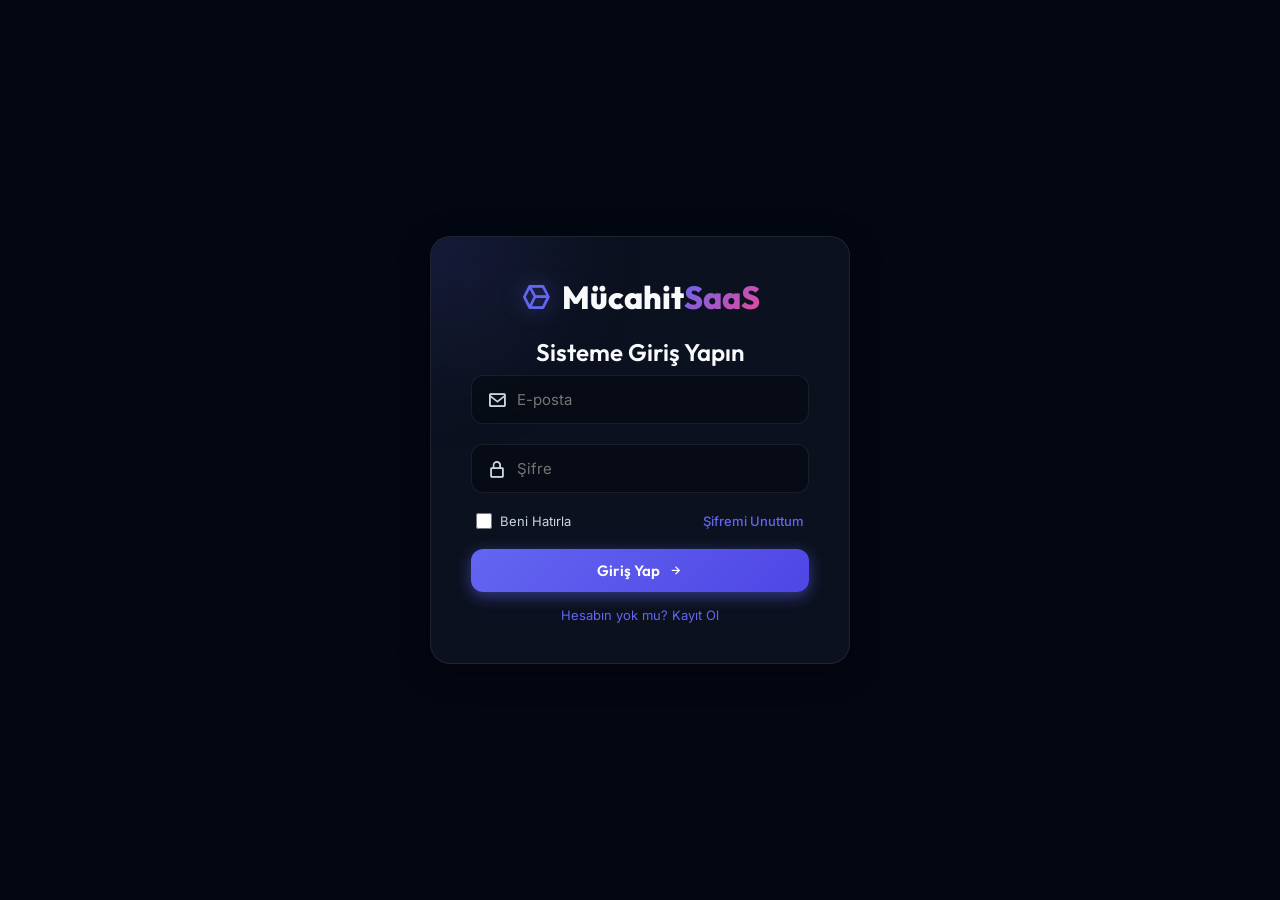
==== index.html @ 30997ca8 "fix: prevent new user accounts from loading or overwriting global demo fallback data" ====
<!DOCTYPE html>
<html lang="tr">
<head>
    <meta charset="UTF-8">
    <meta name="viewport" content="width=device-width, initial-scale=1.0">
    <title>MücahitSaaS</title>
    <meta name="theme-color" content="#6366f1">
    <link href="https://fonts.googleapis.com/css2?family=Inter:wght@300;400;500;600&family=Outfit:wght@400;500;600;700;800&display=swap" rel="stylesheet">
    <link href="https://unpkg.com/boxicons@2.1.4/css/boxicons.min.css" rel="stylesheet">
    <link rel="stylesheet" href="assets/css/style.css?v=10">
</head>
<body>


    <!-- AUTH SCREEN -->
    <div class="auth-screen" id="authScreen">
        <div class="auth-box glass-panel" id="loginBox">
            <div class="logo-large">
                <i class='bx bx-cube-alt'></i>
                <span>Mücahit<span class="pro">SaaS</span></span>
            </div>
            <h2>Sisteme Giriş Yapın</h2>
            <!-- LOGIN FORM -->
            <form id="loginForm">
                <div class="input-group">
                    <i class='bx bx-envelope'></i>
                    <input type="email" id="loginEmail" placeholder="E-posta" required>
                </div>
                <div class="input-group">
                    <i class='bx bx-lock-alt'></i>
                    <input type="password" id="loginPassword" placeholder="Şifre" required>
                </div>
                <div style="display:flex; justify-content:space-between; align-items:center; margin-bottom:20px; color:var(--text-secondary); font-size:13px; padding:0 5px;">
                    <div style="display:flex; align-items:center; gap:8px;">
                        <input type="checkbox" id="rememberMe" style="accent-color:var(--primary); width:16px; height:16px; cursor:pointer;">
                        <label for="rememberMe" style="cursor:pointer;">Beni Hatırla</label>
                    </div>
                    <a href="#" onclick="openForgotPassword(event)" style="color:var(--primary); text-decoration:none; font-weight:500;" onmouseover="this.style.color='var(--secondary)'" onmouseout="this.style.color='var(--primary)'">Şifremi Unuttum</a>
                </div>
                <button type="submit" class="btn btn-primary w-100">Giriş Yap <i class='bx bx-right-arrow-alt'></i></button>
                <div style="text-align:center; margin-top:15px; font-size:13px;">
                    <a href="#" style="color:var(--primary); text-decoration:none;" onclick="toggleAuth('register')">Hesabın yok mu? Kayıt Ol</a>
                </div>
            </form>

            <!-- FORGOT PASSWORD FORM -->
            <form id="forgotForm" style="display:none;" onsubmit="handleForgotSubmit(event)">
                <div id="forgotStep1">
                    <p style="color:var(--text-secondary); font-size:13px; text-align:center; margin-bottom:20px; line-height:1.5;">Şifrenizi sıfırlamak için e-posta adresinizi girin. Size 6 haneli bir doğrulama kodu göndereceğiz.</p>
                    <div class="input-group">
                        <i class='bx bx-envelope'></i>
                        <input type="email" id="forgotEmail" placeholder="E-posta Adresiniz" required>
                    </div>
                    <button type="submit" class="btn btn-primary w-100" style="margin-top:10px;">Doğrulama Kodu Gönder <i class='bx bx-paper-plane'></i></button>
                </div>
                
                <div id="forgotStep2" style="display:none;">
                    <p style="color:var(--text-secondary); font-size:13px; text-align:center; margin-bottom:20px; line-height:1.5;" id="forgotStep2Title">Doğrulama kodu e-postanıza gönderildi. Lütfen kodu girin.</p>
                    <div class="input-group">
                        <i class='bx bx-key'></i>
                        <input type="text" id="forgotCode" placeholder="6 Haneli Kod" maxlength="6">
                    </div>
                    <div class="input-group">
                        <i class='bx bx-lock-open-alt'></i>
                        <input type="password" id="forgotNewPassword" placeholder="Yeni Şifreniz">
                    </div>
                    <button type="button" onclick="verifyAndResetPassword()" class="btn btn-primary w-100" style="margin-top:10px;">Şifreyi Güncelle <i class='bx bx-check-double'></i></button>
                </div>

                <div style="text-align:center; margin-top:20px; font-size:13px;">
                    <a href="#" style="color:var(--primary); text-decoration:none;" onclick="toggleAuth('login')">Giriş Ekranına Dön</a>
                </div>
            </form>

            <!-- REGISTER FORM -->
            <form id="registerForm" style="display:none;">
                <div class="input-group">
                    <i class='bx bx-envelope'></i>
                    <input type="email" id="regEmail" placeholder="Gerçek E-posta Adresi" required>
                </div>
                <div class="input-group">
                    <i class='bx bx-lock-alt'></i>
                    <input type="password" id="regPassword" placeholder="Şifre Belirle" required>
                </div>
                <button type="submit" class="btn btn-primary w-100">Kayıt Ol <i class='bx bx-user-plus'></i></button>
                <div style="text-align:center; margin-top:15px; font-size:13px;">
                    <a href="#" style="color:var(--primary); text-decoration:none;" onclick="toggleAuth('login')">Zaten hesabın var mı? Giriş Yap</a>
                </div>
            </form>
        </div>
    </div>

    <!-- MAIN APP -->
    <div class="app-container" id="appContainer" style="display: none;">
        <!-- Mobile Sidebar Overlay -->
        <div class="sidebar-overlay" id="sidebarOverlay" onclick="closeMobileMenu()"></div>
        
        <!-- Sidebar -->
        <aside class="sidebar glass-panel-dark" id="sidebarMenu">
            <div class="logo" id="sidebarLogo" style="display: flex; align-items: center; justify-content: space-between; width: 100%;">
                <div style="display: flex; align-items: center; gap: 10px;">
                    <i class='bx bx-cube-alt'></i><span>Mücahit<span class="pro">SaaS</span></span>
                </div>
                <button class="mobile-close-btn" id="mobileCloseBtn" onclick="closeMobileMenu()" style="background: transparent; border: none; font-size: 24px; cursor: pointer; display: none; align-items: center; justify-content: center;">
                    <i class='bx bx-x' style="color: var(--text-primary);"></i>
                </button>
            </div>
            <nav class="nav-menu">
                <!-- Güncel Durum / Dashboard -->
                <a href="#" class="nav-item active" id="nav-dashboard" onclick="loadPage('dashboard')">
                    <i class='bx bx-grid-alt'></i> <span>Güncel Durum</span>
                </a>

                <!-- Asistan (Beta) -->
                <a href="#" class="nav-item" id="nav-asistan" onclick="loadPage('asistan')">
                    <i class='bx bx-sparkles'></i> <span>Asistan</span>
                    <span class="badge-beta">Beta</span>
                </a>

                <!-- Satışlar Dropdown -->
                <div class="has-submenu" id="menu-satislar">
                    <a href="#" class="nav-item" onclick="toggleSubmenu(event, 'submenu-satislar')">
                        <i class='bx bx-download'></i> <span>Satışlar</span>
                        <i class='bx bx-chevron-down toggle-icon'></i>
                    </a>
                    <ul class="submenu-list" id="submenu-satislar">
                        <li><a href="#" class="submenu-item" onclick="loadPage('teklifler')">Teklifler</a></li>
                        <li><a href="#" class="submenu-item" onclick="loadPage('faturalar')">Faturalar</a></li>
                        <li><a href="#" class="submenu-item" onclick="loadPage('cariler')">Müşteriler</a></li>
                        <li><a href="#" class="submenu-item" onclick="loadPage('rapor-satislar')">Satışlar Raporu</a></li>
                        <li><a href="#" class="submenu-item" onclick="loadPage('rapor-tahsilatlar')">Tahsilatlar Raporu</a></li>
                        <li><a href="#" class="submenu-item" onclick="loadPage('rapor-gelirgider')">Gelir Gider Raporu</a></li>
                    </ul>
                </div>

                <!-- Giderler Dropdown -->
                <div class="has-submenu" id="menu-giderler">
                    <a href="#" class="nav-item" onclick="toggleSubmenu(event, 'submenu-giderler')">
                        <i class='bx bx-upload'></i> <span>Giderler</span>
                        <i class='bx bx-chevron-down toggle-icon'></i>
                    </a>
                    <ul class="submenu-list" id="submenu-giderler">
                        <li><a href="#" class="submenu-item" onclick="loadPage('giderler')">Gider Listesi</a></li>
                        <li><a href="#" class="submenu-item" onclick="loadPage('gelen-efaturalar')">Gelen e-Faturalar</a></li>
                        <li><a href="#" class="submenu-item" onclick="loadPage('cariler')">Tedarikçiler</a></li>
                        <li><a href="#" class="submenu-item" onclick="loadPage('personel')">Çalısanlar</a></li>
                        <li><a href="#" class="submenu-item" onclick="loadPage('rapor-giderler')">Giderler Raporu</a></li>
                        <li><a href="#" class="submenu-item" onclick="loadPage('rapor-odemeler')">Ödemeler Raporu</a></li>
                        <li><a href="#" class="submenu-item" onclick="loadPage('rapor-kdv')">KDV Raporu</a></li>
                    </ul>
                </div>

                <!-- Nakit Dropdown -->
                <div class="has-submenu" id="menu-nakit">
                    <a href="#" class="nav-item" onclick="toggleSubmenu(event, 'submenu-nakit')">
                        <i class='bx bx-wallet'></i> <span>Nakit</span>
                        <i class='bx bx-chevron-down toggle-icon'></i>
                    </a>
                    <ul class="submenu-list" id="submenu-nakit">
                        <li><a href="#" class="submenu-item" onclick="loadPage('kasalar')">Kasa ve Bankalar</a></li>
                        <li><a href="#" class="submenu-item" onclick="loadPage('cekSenetler')">Çekler</a></li>
                        <li><a href="#" class="submenu-item" onclick="loadPage('rapor-kasa')">Kasa / Banka Raporu</a></li>
                        <li><a href="#" class="submenu-item" onclick="loadPage('rapor-nakitakisi')">Nakit Akısı Raporu</a></li>
                    </ul>
                </div>

                <!-- Stok Dropdown -->
                <div class="has-submenu" id="menu-stok">
                    <a href="#" class="nav-item" onclick="toggleSubmenu(event, 'submenu-stok')">
                        <i class='bx bx-box'></i> <span>Stok</span>
                        <i class='bx bx-chevron-down toggle-icon'></i>
                    </a>
                    <ul class="submenu-list" id="submenu-stok">
                        <li><a href="#" class="submenu-item" onclick="loadPage('urunler')">Hizmet ve Ürünler</a></li>
                        <li><a href="#" class="submenu-item" onclick="loadPage('depolar')">Depolar</a></li>
                        <li><a href="#" class="submenu-item" onclick="loadPage('depo-transfer')">Depolar Arası Transfer</a></li>
                        <li><a href="#" class="submenu-item" onclick="loadPage('giden-irsaliye')">Giden İrsaliyeler</a></li>
                        <li><a href="#" class="submenu-item" onclick="loadPage('gelen-irsaliye')">Gelen İrsaliyeler</a></li>
                        <li><a href="#" class="submenu-item" onclick="loadPage('fiyat-listeleri')">Fiyat Listeleri</a></li>
                        <li><a href="#" class="submenu-item" onclick="loadPage('stok-gecmisi')">Stok Geçmisi</a></li>
                        <li><a href="#" class="submenu-item" onclick="loadPage('rapor-stok')">Stoktaki Ürünler Raporu</a></li>
                    </ul>
                </div>

                <!-- E-Ticaret Dropdown -->
                <div class="has-submenu" id="menu-eticaret">
                    <a href="#" class="nav-item" onclick="toggleSubmenu(event, 'submenu-eticaret')">
                        <i class='bx bx-rocket'></i> <span>E-Ticaret</span>
                        <span class="badge-new">Yeni</span>
                        <i class='bx bx-chevron-down toggle-icon'></i>
                    </a>
                    <ul class="submenu-list" id="submenu-eticaret">
                        <li><a href="#" class="submenu-item" onclick="loadPage('eticaret-siparisler')">Siparisler</a></li>
                        <li><a href="#" class="submenu-item" onclick="loadPage('eticaret-entegrasyon')">Entegrasyonlar</a></li>
                        <li><a href="#" class="submenu-item" onclick="loadPage('eticaret-eslesme')">Eşlestirilen Ürünler</a></li>
                        <li><a href="#" class="submenu-item" onclick="loadPage('eticaret-ayarlar')">e-Ticaret Ayarları</a></li>
                    </ul>
                </div>

                <!-- Uygulamalar -->
                <a href="#" class="nav-item" id="nav-uygulamalar" onclick="loadPage('uygulamalar')">
                    <i class='bx bx-plug'></i> <span>Uygulamalar</span>
                </a>

                <!-- Pazaryeri -->
                <a href="#" class="nav-item" id="nav-pazaryeri" onclick="loadPage('pazaryeri')">
                    <i class='bx bx-shopping-bag'></i> <span>Pazaryeri</span>
                </a>

                <!-- Menüyü Sakla -->
                <a href="#" class="nav-item" id="nav-toggle-sidebar" onclick="toggleSidebar(event)" style="margin-top:auto; border-top:1px solid var(--border-light); padding-top:15px;">
                    <i class='bx bx-chevrons-left' id="sidebarToggleIcon"></i> <span>Menüyü Sakla</span>
                </a>

                <!-- Ayarlar Dropdown -->
                <div class="has-submenu" id="menu-ayarlar">
                    <a href="#" class="nav-item" onclick="toggleSubmenu(event, 'submenu-ayarlar')">
                        <i class='bx bx-cog'></i> <span>Ayarlar</span>
                        <i class='bx bx-chevron-down toggle-icon'></i>
                    </a>
                    <ul class="submenu-list" id="submenu-ayarlar">
                        <li><a href="#" class="submenu-item" onclick="loadPage('ayarlar')">Firma Bilgileri</a></li>
                        <li><a href="#" class="submenu-item" onclick="loadPage('ayarlar-etiketler')">Kategori ve Etiketler</a></li>
                        <li><a href="#" class="submenu-item" onclick="loadPage('ayarlar-kullanicilar')">Kullanıcılar</a></li>
                        <li><a href="#" class="submenu-item" onclick="loadPage('ayarlar-sablonlar')">Yazdırma Şablonları</a></li>
                    </ul>
                </div>

                <!-- Çıkış Yap -->
                <a href="#" class="nav-item logout-nav-item" onclick="logout()" style="color: var(--danger); border-top: 1px solid var(--border-light); padding-top: 15px; margin-top: 10px;">
                    <i class='bx bx-log-out' style="color: var(--danger);"></i> <span>Çıkış Yap</span>
                </a>
            </nav>
            <div class="sidebar-bottom">
                <div class="user-info">
                    <img id="sidebarUserAvatar" src="https://ui-avatars.com/api/?name=Kullanici&background=6366f1&color=fff" alt="User">
                    <div>
                        <h4 id="sidebarUserEmail">Kullanıcı</h4>
                        <p>Yetkili</p>
                    </div>
                </div>
                <button class="logout-btn" onclick="logout()"><i class='bx bx-log-out'></i></button>
            </div>
        </aside>

        <!-- Main Content -->
        <main class="main-content">
            <header class="topbar glass-panel-dark">
                <!-- Mobile Menu Toggle -->
                <button class="icon-btn mobile-menu-btn" id="mobileMenuBtn" onclick="toggleMobileMenu(event)">
                    <i class='bx bx-menu'></i>
                </button>
                <div class="search-bar">
                    <i class='bx bx-search'></i>
                    <input type="text" placeholder="Uygulama içinde arayın...">
                </div>
                <div class="topbar-actions" style="display: flex; align-items: center; gap: 15px; position: relative;">
                    <div style="position: relative;">
                        <button class="icon-btn" id="notificationBtn" onclick="toggleNotifications(event)">
                            <i class='bx bx-bell'></i>
                            <span class="badge" id="notificationBadge" style="display: none;">0</span>
                        </button>
                        
                        <!-- Sleek Glassmorphic Notification Dropdown -->
                        <div class="glass-panel" id="notificationDropdown" style="display:none; position:absolute; top:50px; right:0; width:320px; z-index:100; padding:18px; border-radius:16px; border:1px solid var(--border-light); box-shadow: 0 15px 35px rgba(0,0,0,0.6); text-align: left; animation: fadeIn 0.3s ease;">
                            <div style="display:flex; justify-content:space-between; align-items:center; margin-bottom:15px; border-bottom:1px solid var(--border-light); padding-bottom:10px;">
                                <h4 style="font-size:15px; font-weight:600; color:#fff;">Bildirimler</h4>
                                <a href="#" onclick="clearNotifications(event)" style="font-size:12px; color:var(--primary); text-decoration:none; font-weight:500; transition:0.2s;" onmouseover="this.style.color='var(--secondary)'" onmouseout="this.style.color='var(--primary)'">Tümünü Temizle</a>
                            </div>
                            <div id="notificationList" style="display:flex; flex-direction:column; gap:10px; max-height:250px; overflow-y:auto; padding-right:5px;">
                                <!-- Dynamically loaded notifications -->
                            </div>
                        </div>
                    </div>
                    <button class="icon-btn" id="themeToggleBtn" onclick="toggleTheme()"><i class='bx bx-moon'></i></button>
                    <button class="icon-btn" onclick="loadPage('ayarlar')"><i class='bx bx-cog'></i></button>
                    <button class="btn btn-primary btn-sm" onclick="openModal('fatura')"><i class='bx bx-plus'></i> <span>Hızlı Ekle</span></button>
                </div>
            </header>
            
            <div class="content-wrapper" id="contentArea">
                <!-- Content gets injected here -->
            </div>
        </main>
    </div>

    <!-- MODAL (For Adding Data) -->
    <div class="auth-screen" id="appModal" style="display:none; background: rgba(0,0,0,0.8);">
        <div class="auth-box glass-panel" style="max-width: 500px; padding: 30px;">
            <div style="display:flex; justify-content:space-between; margin-bottom:20px;">
                <h3 id="modalTitle">Yeni Ekle</h3>
                <i class='bx bx-x' style="font-size:24px; cursor:pointer; color:var(--text-primary);" onclick="closeModal()"></i>
            </div>
            <form id="genericForm">
                <div id="modalBody" style="text-align:left;"></div>
                <button type="submit" class="btn btn-primary w-100" style="margin-top:20px;">Kaydet</button>
            </form>
        </div>
    </div>
    
    <!-- PRINT PREVIEW MODAL -->
    <div class="auth-screen" id="printPreviewModal" style="display:none; background: rgba(0,0,0,0.85); z-index: 1000;">
        <div class="glass-panel" style="width:95%; max-width: 850px; max-height: 90vh; overflow-y: auto; padding: 30px; display: flex; flex-direction: column; gap: 20px;">
            <div style="display:flex; justify-content:space-between; align-items:center; border-bottom:1px solid var(--border-light); padding-bottom:15px;">
                <h3 style="font-size:20px; color:#fff; display:flex; align-items:center; gap:8px;"><i class='bx bx-printer' style='color:var(--primary);'></i> Fatura Şablon Seçimi ve Baskı Ön İzleme</h3>
                <i class='bx bx-x' style="font-size:28px; cursor:pointer; color:#fff;" onclick="closePrintPreview()"></i>
            </div>
            
            <div style="display:flex; justify-content:space-between; align-items:center; gap:20px; flex-wrap:wrap; background:rgba(255,255,255,0.02); padding:15px; border-radius:12px; border:1px solid var(--border-light);">
                <div style="display:flex; align-items:center; gap:10px;">
                    <label style="font-size:14px; font-weight:500; color:#fff;">Tasarım Şablonu:</label>
                    <select id="printThemeSelector" onchange="updatePrintPreviewTheme()" style="padding:10px 15px; background:rgba(0,0,0,0.3); color:#fff; border:1px solid var(--border-light); border-radius:10px; cursor:pointer;">
                        <option value="modern">Modern Indigo</option>
                        <option value="classic">Klasik Kurumsal</option>
                        <option value="minimal">Minimalist Karbon</option>
                    </select>
                </div>
                <div id="printPreviewButtons" style="display:flex; gap:10px; align-items:center;">
                    <button class="btn btn-primary" onclick="executePrint()"><i class='bx bx-printer'></i> Yazdır / PDF Kaydet</button>
                </div>
            </div>
            
            <div id="printPreviewContent" style="background:#fff; color:#000; border-radius:12px; padding:30px; box-shadow:0 10px 30px rgba(0,0,0,0.25); min-height: 400px; overflow-x: auto;">
                <!-- Live preview injected here -->
            </div>
        </div>
    </div>
    
    <!-- SANAL POS MODAL -->
    <div class="auth-screen" id="sanalPosModal" style="display:none; background: rgba(0,0,0,0.85); z-index: 1100;">
        <div class="auth-box glass-panel" style="max-width: 450px; padding: 25px;">
            <div style="display:flex; justify-content:space-between; margin-bottom:15px; border-bottom:1px solid var(--border-light); padding-bottom:10px;">
                <h3 style="font-size:18px; color:#fff;"><i class='bx bx-credit-card' style='color:var(--primary); margin-right:8px;'></i> Güvenli Ödeme Geçidi</h3>
                <i class='bx bx-x' style="font-size:24px; cursor:pointer; color:var(--text-primary);" onclick="closeSanalPos()"></i>
            </div>
            
            <div id="posFormContainer">
                <!-- Visual Card Mockup -->
                <div class="credit-card-container">
                    <div class="credit-card-mockup" id="cardMockup">
                        <div class="card-top-row">
                            <div class="card-chip"></div>
                            <div class="card-brand-logo" id="mockCardBrand">VISA</div>
                        </div>
                        <div class="card-num-row" id="mockCardNumber">•••• •••• •••• ••••</div>
                        <div class="card-bottom-row">
                            <div>
                                <div class="card-meta-label">KART SAHİBİ</div>
                                <div class="card-meta-val" id="mockCardHolder">İSİM SOYİSİM</div>
                            </div>
                            <div style="text-align:right;">
                                <div class="card-meta-label">SON KUL.</div>
                                <div class="card-meta-val" id="mockCardExpiry">MM/YY</div>
                            </div>
                        </div>
                    </div>
                </div>
                
                <!-- Billing Summary -->
                <div style="background:rgba(255,255,255,0.02); border:1px solid var(--border-light); padding:10px 15px; border-radius:10px; margin-bottom:15px; font-size:13px; text-align:left;">
                    <div style="display:flex; justify-content:space-between; margin-bottom:4px; color:var(--text-secondary);"><span>Fatura No:</span><span id="posInvoiceNo" style="font-weight:600; color:#fff;">-</span></div>
                    <div style="display:flex; justify-content:space-between; margin-bottom:4px; color:var(--text-secondary);"><span>Müşteri:</span><span id="posCustomer" style="font-weight:600; color:#fff;">-</span></div>
                    <div style="display:flex; justify-content:space-between; font-size:15px; font-weight:700; color:var(--primary);"><span>Ödenecek Tutar:</span><span id="posAmount">-</span></div>
                </div>

                <!-- Input Form -->
                <form id="posPaymentForm" onsubmit="processPosPayment(event)">
                    <div class="input-group">
                        <i class='bx bx-user'></i>
                        <input type="text" id="posCardHolder" placeholder="Kart Üzerindeki İsim" required oninput="updateCardMockup()">
                    </div>
                    <div class="input-group">
                        <i class='bx bx-credit-card-alt'></i>
                        <input type="text" id="posCardNumber" placeholder="Kart Numarası" maxlength="19" required oninput="formatCardNumber(this); updateCardMockup();">
                    </div>
                    <div style="display:grid; grid-template-columns: 1fr 1fr; gap:12px;">
                        <div class="input-group">
                            <i class='bx bx-calendar'></i>
                            <input type="text" id="posExpiry" placeholder="AA/YY" maxlength="5" required oninput="formatExpiry(this); updateCardMockup();">
                        </div>
                        <div class="input-group">
                            <i class='bx bx-lock-alt'></i>
                            <input type="password" id="posCvv" placeholder="CVV" maxlength="3" required>
                        </div>
                    </div>
                    <button type="submit" class="btn btn-primary w-100" style="margin-top:10px;">Ödemeyi Tamamla <i class='bx bx-lock-open-alt'></i></button>
                </form>
            </div>

            <!-- Loader -->
            <div id="posLoaderContainer" style="display:none; padding:40px 10px; text-align:center;">
                <div style="font-size:40px; color:var(--primary); margin-bottom:15px;"><i class='bx bx-loader-alt bx-spin'></i></div>
                <h4 style="color:#fff; margin-bottom:10px; font-size:16px;">İşlem Güvenli Kanalda Doğrulanıyor...</h4>
                <p style="color:var(--text-secondary); font-size:13px; line-height:1.5;">Lütfen tarayıcınızı kapatmayın veya yenilemeyin. 3D Secure doğrulama protokolü başlatılıyor.</p>
            </div>

            <!-- 3D Secure SMS Verification Modal -->
            <div id="pos3dContainer" style="display:none; padding:10px; text-align:left;">
                <div style="display:flex; align-items:center; gap:8px; margin-bottom:15px; color:var(--warning);">
                    <i class='bx bxs-shield-plus' style='font-size:24px;'></i>
                    <h4 style="font-size:15px; color:#fff; font-weight:600;">3D Secure Mobil Doğrulama</h4>
                </div>
                <p style="font-size:13px; color:var(--text-secondary); line-height:1.5; margin-bottom:15px;">
                    Bankanızda kayıtlı cep telefonunuza gönderilen <strong>6 haneli şifreyi</strong> girin. (Simülasyon şifresi: <strong style="color:var(--primary)">123456</strong>)
                </p>
                <div class="input-group">
                    <i class='bx bx-key'></i>
                    <input type="text" id="posSmsCode" placeholder="Doğrulama Kodu" maxlength="6" style="text-align:center; font-weight:700; letter-spacing:4px;">
                </div>
                <button type="button" onclick="verify3dCode()" class="btn btn-primary w-100" style="margin-top:10px;">Kodu Doğrula & Öde <i class='bx bx-check-shield'></i></button>
            </div>
        </div>
    </div>
    
    <div id="printContainer" style="display:none;"></div>
 
    <!-- Scripts -->
    <script src="https://cdn.jsdelivr.net/npm/chart.js"></script>
    <script src="https://cdnjs.cloudflare.com/ajax/libs/vanilla-tilt/1.8.0/vanilla-tilt.min.js"></script>
    <script src="assets/js/app.js?v=11"></script>
</body>
</html>
---- assets/css/style.css ----
:root {
    --bg-base: #030712; /* Extreme dark for depth */
    --bg-surface: rgba(17, 24, 39, 0.65);
    --bg-panel: rgba(31, 41, 55, 0.4);
    
    --primary: #6366f1; /* Indigo */
    --primary-hover: #4f46e5;
    --primary-glow: rgba(99, 102, 241, 0.5);
    
    --secondary: #ec4899; /* Pink */
    --success: #10b981;
    --danger: #ef4444;
    --warning: #f59e0b;
    
    --text-primary: #f8fafc;
    --text-secondary: #cbd5e1;
    
    --border-light: rgba(255, 255, 255, 0.08);
    --border-glow: rgba(99, 102, 241, 0.3);
    
    --font-heading: 'Outfit', sans-serif;
    --font-body: 'Inter', sans-serif;
}

* {
    margin: 0;
    padding: 0;
    box-sizing: border-box;
}

body {
    font-family: var(--font-body);
    background-color: var(--bg-base);
    color: var(--text-primary);
    overflow-x: hidden;
    min-height: 100vh;
}

h1, h2, h3, h4, h5, h6 {
    font-family: var(--font-heading);
    font-weight: 600;
}

/* Background 3D layer for Auth */
#vanta-bg {
    position: fixed;
    z-index: 0;
    top: 0;
    left: 0;
    width: 100%;
    height: 100%;
}

/* Utility */
.w-100 { width: 100%; }

/* Glassmorphism Classes */
.glass-panel {
    background: var(--bg-surface);
    backdrop-filter: blur(20px);
    -webkit-backdrop-filter: blur(20px);
    border: 1px solid var(--border-light);
    border-radius: 20px;
    box-shadow: 0 8px 32px 0 rgba(0, 0, 0, 0.37);
}
.glass-panel-dark {
    background: rgba(3, 7, 18, 0.7);
    backdrop-filter: blur(24px);
    -webkit-backdrop-filter: blur(24px);
    border: 1px solid var(--border-light);
}

/* Scrollbar */
::-webkit-scrollbar { width: 6px; height: 6px; }
::-webkit-scrollbar-track { background: transparent; }
::-webkit-scrollbar-thumb { background: rgba(255,255,255,0.1); border-radius: 10px; }
::-webkit-scrollbar-thumb:hover { background: var(--primary); }

/* --- AUTH SCREEN --- */
.auth-screen {
    position: fixed;
    inset: 0;
    z-index: 10;
    display: flex;
    align-items: center;
    justify-content: center;
    padding: 20px;
}

.auth-box {
    width: 100%;
    max-width: 420px;
    padding: 40px;
    text-align: center;
    position: relative;
    overflow: hidden;
}

.auth-box::before {
    content: '';
    position: absolute;
    top: -50px;
    left: -50px;
    width: 100px;
    height: 100px;
    background: var(--primary);
    filter: blur(80px);
    opacity: 0.5;
    z-index: -1;
}

.logo-large {
    font-family: var(--font-heading);
    font-size: 32px;
    font-weight: 800;
    display: flex;
    align-items: center;
    justify-content: center;
    gap: 10px;
    margin-bottom: 20px;
}
.logo-large i { color: var(--primary); filter: drop-shadow(0 0 10px var(--primary-glow)); }
.logo-large .pro {
    background: linear-gradient(135deg, var(--primary), var(--secondary));
    -webkit-background-clip: text;
    -webkit-text-fill-color: transparent;
}

.auth-box h2 { font-size: 24px; margin-bottom: 8px; }
.auth-subtitle { color: var(--text-secondary); font-size: 14px; margin-bottom: 30px; }

.input-group {
    position: relative;
    margin-bottom: 20px;
}
.input-group i {
    position: absolute;
    left: 16px;
    top: 50%;
    transform: translateY(-50%);
    color: var(--text-secondary);
    font-size: 20px;
}
.input-group input {
    width: 100%;
    background: rgba(0, 0, 0, 0.3);
    border: 1px solid var(--border-light);
    color: #fff;
    padding: 14px 14px 14px 45px;
    border-radius: 12px;
    outline: none;
    font-family: var(--font-body);
    font-size: 15px;
    transition: all 0.3s ease;
}
.input-group input:focus {
    border-color: var(--primary);
    background: rgba(0, 0, 0, 0.5);
    box-shadow: 0 0 0 4px rgba(99, 102, 241, 0.15);
}

/* --- BUTTONS --- */
.btn {
    display: inline-flex;
    align-items: center;
    justify-content: center;
    gap: 8px;
    padding: 12px 24px;
    border-radius: 12px;
    font-family: var(--font-heading);
    font-weight: 600;
    font-size: 15px;
    cursor: pointer;
    border: none;
    transition: all 0.3s cubic-bezier(0.4, 0, 0.2, 1);
}
.btn:active { transform: scale(0.96); }

.btn-primary {
    background: linear-gradient(135deg, var(--primary), #4f46e5);
    color: #fff;
    box-shadow: 0 4px 15px var(--primary-glow);
}
.btn-primary:hover {
    box-shadow: 0 8px 25px var(--primary-glow);
    transform: translateY(-2px);
}
.btn-sm { padding: 8px 16px; font-size: 13px; }

/* --- MAIN APP LAYOUT --- */
.app-container {
    display: flex;
    height: 100vh;
    overflow: hidden;
    background: radial-gradient(circle at 50% -20%, rgba(99, 102, 241, 0.15), transparent 60%);
}

.sidebar {
    width: 280px;
    height: 100vh;
    display: flex;
    flex-direction: column;
    border-right: 1px solid var(--border-light);
    padding: 24px 16px;
    z-index: 5;
    overflow: visible;
    flex-shrink: 0;
    transition: width 0.3s cubic-bezier(0.4, 0, 0.2, 1), padding 0.3s;
}

/* Collapsed Sidebar Styles */
.sidebar.collapsed {
    width: 80px;
    padding: 24px 10px;
}
.sidebar.collapsed .logo span, 
.sidebar.collapsed .nav-item span,
.sidebar.collapsed .user-info div,
.sidebar.collapsed .nav-item .toggle-icon {
    display: none !important;
}
.sidebar.collapsed .logo {
    justify-content: center;
    padding: 0;
}
.sidebar.collapsed .nav-item {
    justify-content: center;
    padding: 14px;
    position: relative;
}
.sidebar.collapsed .nav-item i {
    margin: 0;
}
.sidebar.collapsed .sidebar-bottom {
    flex-direction: column;
    padding: 10px;
    gap: 10px;
}
.sidebar.collapsed .user-info {
    justify-content: center;
    margin-right: 0;
}

/* Submenu Styles */
.submenu-list {
    max-height: 0;
    overflow: hidden;
    transition: max-height 0.3s cubic-bezier(0.4, 0, 0.2, 1), padding 0.3s;
    list-style: none;
    padding-left: 0;
    display: flex;
    flex-direction: column;
    gap: 4px;
}
.submenu-list.open {
    max-height: 500px;
    padding-left: 36px;
    margin-top: 4px;
    margin-bottom: 8px;
}
.submenu-item {
    display: flex;
    align-items: center;
    gap: 10px;
    padding: 10px 14px;
    color: var(--text-secondary);
    text-decoration: none;
    font-size: 13px;
    border-radius: 8px;
    transition: all 0.2s ease;
}
.submenu-item:hover {
    color: #fff;
    background: rgba(255, 255, 255, 0.03);
}
.submenu-item.active {
    color: var(--primary) !important;
    font-weight: 600;
}

/* Collapsed Dropdown/Popover Popups */
.sidebar.collapsed .has-submenu {
    position: relative;
}
.sidebar.collapsed .has-submenu:hover .submenu-list,
.sidebar.collapsed .has-submenu.active-popup .submenu-list {
    position: absolute;
    left: 65px;
    top: 0;
    background: #111827;
    border: 1px solid var(--border-light);
    border-radius: 12px;
    padding: 8px;
    width: 200px;
    max-height: none;
    overflow: visible;
    box-shadow: 0 10px 25px rgba(0,0,0,0.5);
    z-index: 100;
    display: flex;
    flex-direction: column;
    gap: 4px;
}
.sidebar.collapsed .has-submenu:hover .submenu-item,
.sidebar.collapsed .has-submenu.active-popup .submenu-item {
    display: flex !important;
    padding: 8px 12px;
}

/* Badges */
.badge-beta, .badge-new {
    font-size: 8px;
    font-weight: 700;
    padding: 2px 5px;
    border-radius: 4px;
    text-transform: uppercase;
    letter-spacing: 0.5px;
    margin-left: auto;
    display: inline-block;
}
.badge-beta {
    background: rgba(245, 158, 11, 0.15);
    color: var(--warning) !important;
    border: 1px solid rgba(245, 158, 11, 0.2);
}
.badge-new {
    background: rgba(236, 72, 153, 0.15);
    color: var(--secondary) !important;
    border: 1px solid rgba(236, 72, 153, 0.2);
}

.nav-item .toggle-icon {
    margin-left: auto;
    transition: transform 0.3s;
    font-size: 16px !important;
}
.nav-item.open .toggle-icon {
    transform: rotate(180deg);
}

.sidebar .logo {
    font-family: var(--font-heading);
    font-size: 24px;
    font-weight: 800;
    display: flex;
    align-items: center;
    gap: 10px;
    margin-bottom: 40px;
    padding: 0 10px;
}
.sidebar .logo i { color: var(--primary); }
.sidebar .logo .pro { color: var(--secondary); }

.nav-menu {
    display: flex;
    flex-direction: column;
    gap: 8px;
    flex: 1;
    overflow-y: auto;
    margin-bottom: 20px;
    padding-right: 4px;
}
.nav-item {
    display: flex;
    align-items: center;
    gap: 14px;
    padding: 14px 16px;
    color: var(--text-secondary);
    text-decoration: none;
    border-radius: 12px;
    font-weight: 500;
    transition: all 0.3s ease;
    border: 1px solid transparent;
}
.nav-item:hover {
    color: #fff;
    background: rgba(255,255,255,0.03);
}
.nav-item.active {
    color: #fff;
    background: linear-gradient(90deg, rgba(99, 102, 241, 0.15), transparent);
    border-left: 3px solid var(--primary);
    border-color: var(--border-light);
    border-left-color: var(--primary);
}
.nav-item i { font-size: 22px; }

.sidebar-bottom {
    display: flex;
    align-items: center;
    justify-content: space-between;
    padding: 16px;
    background: rgba(0,0,0,0.2);
    border-radius: 16px;
    border: 1px solid var(--border-light);
    overflow: hidden;
    flex-shrink: 0;
    margin-top: auto;
}
.user-info {
    display: flex;
    align-items: center;
    gap: 12px;
    overflow: hidden;
    flex: 1;
    margin-right: 8px;
    min-width: 0;
}
.user-info img { width: 40px; height: 40px; border-radius: 10px; flex-shrink: 0; }
.user-info div { overflow: hidden; min-width: 0; }
.user-info h4 {
    font-size: 13px;
    margin-bottom: 2px;
    white-space: nowrap;
    text-overflow: ellipsis;
    overflow: hidden;
    max-width: 135px;
    color: #fff;
    display: block;
}
.user-info p {
    font-size: 11px;
    color: var(--text-secondary);
    white-space: nowrap;
    text-overflow: ellipsis;
    overflow: hidden;
}

.logout-btn {
    background: transparent;
    border: none;
    color: var(--danger);
    font-size: 20px;
    cursor: pointer;
    padding: 8px;
    border-radius: 8px;
    transition: 0.3s;
}
.logout-btn:hover { background: rgba(239, 68, 68, 0.1); }

/* --- TOPBAR --- */
.main-content {
    flex: 1;
    display: flex;
    flex-direction: column;
    overflow: hidden;
}

.topbar {
    height: 80px;
    display: flex;
    align-items: center;
    justify-content: space-between;
    padding: 0 40px;
    border-bottom: 1px solid var(--border-light);
    z-index: 4;
}

.search-bar {
    display: flex;
    align-items: center;
    background: rgba(0,0,0,0.3);
    border: 1px solid var(--border-light);
    padding: 10px 16px;
    border-radius: 12px;
    width: 350px;
    transition: 0.3s;
}
.search-bar:focus-within { border-color: var(--primary); box-shadow: 0 0 0 3px rgba(99,102,241,0.1); }
.search-bar i { color: var(--text-secondary); margin-right: 10px; font-size: 18px; }
.search-bar input {
    background: transparent; border: none; outline: none; color: #fff; width: 100%; font-family: var(--font-body);
}

.topbar-actions { display: flex; align-items: center; gap: 15px; }
.icon-btn {
    width: 40px; height: 40px;
    border-radius: 12px;
    background: rgba(255,255,255,0.03);
    border: 1px solid var(--border-light);
    color: var(--text-secondary);
    display: flex; align-items: center; justify-content: center;
    font-size: 20px;
    cursor: pointer;
    transition: 0.3s;
    position: relative;
}
.icon-btn:hover { color: #fff; border-color: rgba(255,255,255,0.2); }
.icon-btn .badge {
    position: absolute; top: -5px; right: -5px;
    background: var(--danger); color: #fff;
    font-size: 10px; font-weight: bold;
    width: 18px; height: 18px; border-radius: 50%;
    display: flex; align-items: center; justify-content: center;
}

/* --- CONTENT AREA --- */
.content-wrapper {
    flex: 1;
    padding: 40px;
    overflow-y: auto;
    position: relative;
}

.page-header {
    display: flex;
    justify-content: space-between;
    align-items: center;
    margin-bottom: 30px;
}
.page-header h1 { font-size: 28px; letter-spacing: -0.5px; }

/* Stats Cards */
.stats-grid {
    display: grid;
    grid-template-columns: repeat(auto-fit, minmax(280px, 1fr));
    gap: 24px;
    margin-bottom: 40px;
}
.stat-card {
    padding: 24px;
    display: flex;
    flex-direction: column;
    gap: 16px;
    position: relative;
    overflow: hidden;
    transition: transform 0.3s, box-shadow 0.3s;
}
.stat-card::before {
    content: ''; position: absolute; top: 0; left: 0; width: 4px; height: 100%;
}
.stat-card.c-primary::before { background: var(--primary); }
.stat-card.c-success::before { background: var(--success); }
.stat-card.c-warning::before { background: var(--warning); }
.stat-card.c-danger::before { background: var(--danger); }

.stat-card:hover { transform: translateY(-5px); box-shadow: 0 15px 35px rgba(0,0,0,0.4); }

.stat-header { display: flex; justify-content: space-between; align-items: center; color: var(--text-secondary); font-size: 14px; font-weight: 500; }
.stat-icon {
    width: 40px; height: 40px; border-radius: 10px;
    display: flex; align-items: center; justify-content: center; font-size: 20px;
}
.c-primary .stat-icon { background: rgba(99, 102, 241, 0.1); color: var(--primary); }
.c-success .stat-icon { background: rgba(16, 185, 129, 0.1); color: var(--success); }
.c-warning .stat-icon { background: rgba(245, 158, 11, 0.1); color: var(--warning); }

.stat-value { font-family: var(--font-heading); font-size: 32px; font-weight: 700; letter-spacing: -1px; }

/* Charts & Tables Container */
.dashboard-grid {
    display: grid;
    grid-template-columns: 2fr 1fr;
    gap: 24px;
}

.chart-container {
    padding: 24px;
    height: 400px;
    position: relative;
}

/* Modern Tables */
.table-container {
    padding: 24px;
    overflow-x: auto;
}
.table-header {
    display: flex; justify-content: space-between; align-items: center; margin-bottom: 20px;
}
.table-header h3 { font-size: 18px; }

table { width: 100%; border-collapse: separate; border-spacing: 0; }
th {
    padding: 16px;
    text-align: left;
    color: var(--text-secondary);
    font-weight: 600;
    font-size: 13px;
    text-transform: uppercase;
    letter-spacing: 0.5px;
    border-bottom: 1px solid var(--border-light);
    white-space: nowrap;
}
td {
    padding: 16px;
    border-bottom: 1px solid var(--border-light);
    color: var(--text-primary);
    font-size: 14px;
    transition: background 0.2s;
    white-space: nowrap;
}
tr:hover td { background: rgba(255,255,255,0.02); }
tr:last-child td { border-bottom: none; }

.status-badge {
    padding: 6px 12px;
    border-radius: 20px;
    font-size: 11px;
    font-weight: 700;
    text-transform: uppercase;
    letter-spacing: 0.5px;
}
.status-success { background: rgba(16, 185, 129, 0.1); color: var(--success); border: 1px solid rgba(16,185,129,0.2); }
.status-danger { background: rgba(239, 68, 68, 0.1); color: var(--danger); border: 1px solid rgba(239,68,68,0.2); }
.status-warning { background: rgba(245, 158, 11, 0.1); color: var(--warning); border: 1px solid rgba(245,158,11,0.2); }

/* Animation Utils */
.fade-in { animation: fadeIn 0.4s cubic-bezier(0.4, 0, 0.2, 1); }
@keyframes fadeIn {
    from { opacity: 0; transform: translateY(10px); }
    to { opacity: 1; transform: translateY(0); }
}

@media (max-width: 1024px) {
    .dashboard-grid { grid-template-columns: 1fr; }
}
@media (max-width: 768px) {
    .sidebar { width: 80px; padding: 20px 10px; }
    .sidebar .logo span, .nav-item span, .user-info div, .search-bar input { display: none; }
    .sidebar .logo { justify-content: center; }
    .nav-item { justify-content: center; padding: 14px; }
    .nav-item i { margin: 0; }
    .sidebar-bottom { flex-direction: column; padding: 10px; gap: 10px; }
    .search-bar { width: 50px; justify-content: center; }
    .search-bar i { margin: 0; }
    .topbar { padding: 0 20px; }
    .content-wrapper { padding: 20px; }

    /* Mobile popup overrides */
    .sidebar .has-submenu {
        position: relative;
    }
    .sidebar .has-submenu:hover .submenu-list,
    .sidebar .has-submenu.active-popup .submenu-list {
        position: absolute;
        left: 65px;
        top: 0;
        background: #111827;
        border: 1px solid var(--border-light);
        border-radius: 12px;
        padding: 8px;
        width: 200px;
        max-height: none;
        overflow: visible;
        box-shadow: 0 10px 25px rgba(0,0,0,0.5);
        z-index: 100;
        display: flex !important;
        flex-direction: column;
        gap: 4px;
    }
    .sidebar .has-submenu:hover .submenu-item,
    .sidebar .has-submenu.active-popup .submenu-item {
        display: flex !important;
        padding: 8px 12px;
    }
}

select option {
    background: #111827;
    color: #f9fafb;
}

/* --- LIGHT THEME OVERRIDES --- */
body.light-theme {
    --bg-base: #f1f5f9;
    --bg-surface: rgba(255, 255, 255, 0.7);
    --bg-panel: rgba(241, 245, 249, 0.5);
    --primary: #4f46e5;
    --primary-hover: #3730a3;
    --primary-glow: rgba(79, 70, 229, 0.25);
    --secondary: #db2777;
    --success: #059669;
    --danger: #dc2626;
    --warning: #d97706;
    --text-primary: #0f172a;
    --text-secondary: #475569;
    --border-light: rgba(0, 0, 0, 0.08);
    --border-glow: rgba(79, 70, 229, 0.15);
}
body.light-theme .glass-panel-dark {
    background: rgba(255, 255, 255, 0.85);
    border-color: rgba(0, 0, 0, 0.08);
}
body.light-theme .nav-item.active {
    background: linear-gradient(90deg, rgba(79, 70, 229, 0.1), transparent);
    color: #4f46e5;
}
body.light-theme .nav-item {
    color: #475569;
}
body.light-theme .nav-item:hover {
    color: #0f172a;
    background: rgba(0,0,0,0.02);
}
body.light-theme input, body.light-theme select {
    color: #0f172a !important;
    background: rgba(255,255,255,0.8) !important;
    border-color: rgba(0,0,0,0.15) !important;
}
body.light-theme select option {
    background: #fff !important;
    color: #0f172a !important;
}
body.light-theme td, body.light-theme th {
    color: #0f172a !important;
}
body.light-theme tr:hover td {
    background: rgba(0,0,0,0.02);
}
body.light-theme .user-info h4 {
    color: #0f172a;
}
body.light-theme h1, body.light-theme h2, body.light-theme h3, body.light-theme h4, body.light-theme h5 {
    color: #0f172a !important;
}

body.light-theme .sidebar.collapsed .has-submenu:hover .submenu-list,
body.light-theme .sidebar.collapsed .has-submenu.active-popup .submenu-list,
body.light-theme .sidebar .has-submenu:hover .submenu-list,
body.light-theme .sidebar .has-submenu.active-popup .submenu-list {
    background: #ffffff;
    border-color: rgba(0, 0, 0, 0.08);
    box-shadow: 0 10px 25px rgba(0,0,0,0.1);
}
body.light-theme .submenu-item {
    color: #475569;
}
body.light-theme .submenu-item:hover {
    color: #0f172a;
    background: rgba(0,0,0,0.02);
}

/* --- DÖVİZ BANDI / TICKER --- */
.ticker-band {
    display: flex;
    gap: 20px;
    background: rgba(255, 255, 255, 0.02);
    border: 1px solid var(--border-light);
    padding: 10px 20px;
    border-radius: 12px;
    margin-bottom: 25px;
    font-size: 13px;
    overflow-x: auto;
    white-space: nowrap;
    align-items: center;
}
.ticker-item {
    display: flex;
    align-items: center;
    gap: 8px;
    font-weight: 500;
}
.ticker-val {
    font-weight: 700;
    color: var(--secondary);
}
.ticker-up { color: var(--success); }
.ticker-down { color: var(--danger); }

/* --- MULTI-ITEM INVOICE TABLE --- */
.invoice-items-table {
    width: 100%;
    margin-top: 15px;
    margin-bottom: 15px;
    border-collapse: collapse;
}
.invoice-items-table th {
    padding: 8px;
    font-size: 12px;
    text-transform: uppercase;
}
.invoice-items-table td {
    padding: 6px 4px;
}
.invoice-items-table input, .invoice-items-table select {
    padding: 8px !important;
    font-size: 13px !important;
    border-radius: 8px !important;
    background: rgba(0, 0, 0, 0.3) !important;
    border: 1px solid var(--border-light) !important;
    color: #fff !important;
    outline: none;
}
.invoice-items-table input:focus, .invoice-items-table select:focus {
    border-color: var(--primary) !important;
    background: rgba(0, 0, 0, 0.5) !important;
}

/* --- MOCKUP CREDIT CARD FOR SANAL POS --- */
.credit-card-container {
    perspective: 1000px;
    width: 320px;
    margin: 0 auto 20px auto;
}
.credit-card-mockup {
    width: 100%;
    height: 180px;
    background: linear-gradient(135deg, #0f172a, #1e1b4b, #311042);
    border: 1px solid rgba(255,255,255,0.15);
    border-radius: 16px;
    padding: 20px;
    display: flex;
    flex-direction: column;
    justify-content: space-between;
    color: #fff;
    position: relative;
    box-shadow: 0 15px 35px rgba(0,0,0,0.5), 0 0 15px rgba(99,102,241,0.25);
    transition: 0.5s ease;
    overflow: hidden;
}
.credit-card-mockup::before {
    content: '';
    position: absolute;
    top: -50%;
    left: -50%;
    width: 200%;
    height: 200%;
    background: radial-gradient(circle, rgba(255,255,255,0.05) 0%, transparent 80%);
    pointer-events: none;
}
.card-top-row {
    display: flex;
    justify-content: space-between;
    align-items: center;
}
.card-chip {
    width: 38px;
    height: 28px;
    background: linear-gradient(135deg, #f59e0b, #d97706);
    border-radius: 6px;
    position: relative;
    border: 1px solid rgba(0,0,0,0.1);
}
.card-chip::after {
    content: '';
    position: absolute;
    inset: 4px;
    border: 1px solid rgba(0,0,0,0.15);
    border-radius: 3px;
}
.card-brand-logo {
    font-size: 24px;
    font-weight: 800;
    font-style: italic;
    color: rgba(255,255,255,0.85);
    text-shadow: 0 2px 4px rgba(0,0,0,0.3);
}
.card-num-row {
    font-family: 'Courier New', Courier, monospace;
    font-size: 20px;
    letter-spacing: 2px;
    text-align: center;
    color: #fff;
    text-shadow: 0 2px 4px rgba(0,0,0,0.5);
    margin: 15px 0;
}
.card-bottom-row {
    display: flex;
    justify-content: space-between;
    align-items: end;
}
.card-meta-label {
    font-size: 8px;
    text-transform: uppercase;
    color: rgba(255,255,255,0.5);
    margin-bottom: 2px;
}
.card-meta-val {
    font-size: 13px;
    font-weight: 500;
    letter-spacing: 1px;
    text-transform: uppercase;
    text-shadow: 0 1px 2px rgba(0,0,0,0.3);
}

/* --- CHEQUE & NOTE CARD STYLES --- */
.cek-senet-grid {
    display: grid;
    grid-template-columns: repeat(auto-fit, minmax(260px, 1fr));
    gap: 20px;
    margin-top: 20px;
}
.cek-card {
    padding: 20px;
    border: 1px solid var(--border-light);
    border-radius: 16px;
    background: var(--bg-surface);
    backdrop-filter: blur(16px);
    position: relative;
    overflow: hidden;
    transition: 0.3s ease;
    display: flex;
    flex-direction: column;
    justify-content: space-between;
    gap: 15px;
}
.cek-card:hover {
    transform: translateY(-4px);
    border-color: var(--primary);
    box-shadow: 0 10px 25px rgba(99, 102, 241, 0.15);
}
.cek-card-header {
    display: flex;
    justify-content: space-between;
    align-items: center;
}
.cek-card-title {
    font-size: 16px;
    font-weight: 700;
    color: #fff;
}
.cek-card-body {
    display: flex;
    flex-direction: column;
    gap: 8px;
    font-size: 13px;
    color: var(--text-secondary);
}
.cek-card-footer {
    display: flex;
    justify-content: space-between;
    align-items: center;
    border-top: 1px solid var(--border-light);
    padding-top: 12px;
}
.cek-amount {
    font-size: 18px;
    font-weight: 700;
    color: var(--primary);
}

/* --- PRINT THEMES INVOICE OVERRIDES --- */
.invoice-theme-selector {
    display: flex;
    gap: 10px;
    margin-bottom: 20px;
    background: rgba(255,255,255,0.02);
    padding: 10px;
    border-radius: 12px;
    border: 1px solid var(--border-light);
}

/* --- PRINT STYLES --- */
@media print {
    body {
        background: #fff !important;
        color: #000 !important;
    }
    .app-container, .auth-screen, #appModal {
        display: none !important;
    }
    #printContainer {
        display: block !important;
        padding: 40px;
        background: #fff !important;
        color: #000 !important;
        font-family: 'Inter', sans-serif;
    }
    #printContainer * {
        color: #000 !important;
        border-color: #ddd !important;
    }
    .print-header {
        display: flex;
        justify-content: space-between;
        margin-bottom: 40px;
        border-bottom: 2px solid #333;
        padding-bottom: 20px;
    }
    .print-logo {
        font-size: 28px;
        font-weight: 800;
        color: #000 !important;
    }
    .print-details {
        display: grid;
        grid-template-columns: 1fr 1fr;
        gap: 20px;
        margin-bottom: 40px;
    }
    .print-table {
        width: 100%;
        border-collapse: collapse;
        margin-bottom: 40px;
    }
    .print-table th {
        background: #f3f4f6 !important;
        border-bottom: 2px solid #000 !important;
        padding: 10px;
        font-size: 12px;
        color: #000 !important;
    }
    .print-table td {
        border-bottom: 1px solid #e5e7eb !important;
        padding: 10px;
        font-size: 13px;
        color: #000 !important;
    }
    .print-summary {
        margin-left: auto;
        width: 300px;
        display: grid;
        grid-template-columns: 1.5fr 1fr;
        gap: 10px;
        font-size: 14px;
        text-align: right;
    }
    .print-summary div {
        padding: 5px 0;
    }
    .print-summary .grand-total {
        font-weight: bold;
        font-size: 16px;
        border-top: 2px solid #000;
        padding-top: 10px;
    }
}

/* --- SETTINGS GRID & FORMS --- */
.settings-grid {
    display: grid;
    grid-template-columns: repeat(auto-fit, minmax(280px, 1fr));
    gap: 24px;
    margin-bottom: 40px;
}
.settings-panel {
    padding: 28px;
    display: flex;
    flex-direction: column;
    gap: 20px;
}
.settings-panel h3 {
    font-size: 18px;
    font-weight: 700;
    color: #fff;
    display: flex;
    align-items: center;
    gap: 8px;
    border-bottom: 1px solid var(--border-light);
    padding-bottom: 12px;
    margin-bottom: 5px;
}
.settings-group {
    display: flex;
    flex-direction: column;
    gap: 6px;
}
.settings-group label {
    font-size: 13px;
    font-weight: 500;
    color: var(--text-secondary);
}
.settings-group input, .settings-group textarea, .settings-group select {
    width: 100%;
    padding: 12px 14px;
    background: rgba(0, 0, 0, 0.3);
    border: 1px solid var(--border-light);
    color: #fff;
    border-radius: 10px;
    outline: none;
    font-family: var(--font-body);
    font-size: 14px;
    transition: 0.3s;
}
.settings-group input:focus, .settings-group textarea:focus, .settings-group select:focus {
    border-color: var(--primary);
    background: rgba(0, 0, 0, 0.5);
    box-shadow: 0 0 0 3px rgba(99, 102, 241, 0.15);
}
.license-status-card {
    display: flex;
    align-items: center;
    gap: 15px;
    padding: 16px;
    border-radius: 12px;
    background: rgba(255,255,255,0.02);
    border: 1px dashed var(--border-light);
}
.license-status-icon {
    width: 42px;
    height: 42px;
    border-radius: 50%;
    display: flex;
    align-items: center;
    justify-content: center;
    font-size: 22px;
}

/* --- BULK IMPORT FILE UPLOAD ZONE --- */
.upload-dropzone {
    border: 2px dashed var(--border-light);
    border-radius: 16px;
    padding: 30px 20px;
    text-align: center;
    background: rgba(255, 255, 255, 0.01);
    cursor: pointer;
    transition: all 0.3s ease;
    display: flex;
    flex-direction: column;
    align-items: center;
    gap: 12px;
}
.upload-dropzone.dragover {
    border-color: var(--primary);
    background: rgba(99, 102, 241, 0.08);
    box-shadow: 0 0 15px rgba(99, 102, 241, 0.2);
}
.upload-dropzone i {
    font-size: 40px;
    color: var(--primary);
    transition: transform 0.3s ease;
}
.upload-dropzone.dragover i {
    transform: translateY(-5px);
}
.upload-dropzone p {
    font-size: 13px;
    color: var(--text-secondary);
    margin: 0;
}
.upload-dropzone span {
    font-size: 11px;
    color: rgba(255, 255, 255, 0.3);
}

/* --- BADGES FOR PREVIEW STATUS --- */
.badge-status {
    display: inline-block;
    padding: 3px 8px;
    border-radius: 12px;
    font-size: 10px;
    font-weight: 600;
}
.badge-status-ok {
    background: rgba(16, 185, 129, 0.15);
    color: var(--success) !important;
    border: 1px solid rgba(16, 185, 129, 0.2);
}
.badge-status-err {
    background: rgba(239, 68, 68, 0.15);
    color: var(--danger) !important;
    border: 1px solid rgba(239, 68, 68, 0.2);
}

/* Mobile Sidebar Overlay & Drawer Layout */
.sidebar-overlay {
    display: none;
    position: fixed;
    top: 0;
    left: 0;
    width: 100vw;
    height: 100vh;
    background: rgba(0, 0, 0, 0.65);
    backdrop-filter: blur(4px);
    z-index: 998;
}
.sidebar-overlay.active {
    display: block;
}

.mobile-menu-btn {
    display: none !important;
    background: rgba(255, 255, 255, 0.03) !important;
    border: 1px solid var(--border-light) !important;
    border-radius: 10px !important;
    width: 42px !important;
    height: 42px !important;
    align-items: center;
    justify-content: center;
    cursor: pointer;
}

.mobile-close-btn {
    display: none !important;
}

body.mobile-menu-active {
    overflow: hidden !important;
}

@media (max-width: 768px) {
    .mobile-menu-btn {
        display: flex !important;
    }
    .mobile-close-btn {
        display: flex !important;
        align-items: center;
        justify-content: center;
        width: 36px;
        height: 36px;
        border-radius: 50%;
        background: rgba(255, 255, 255, 0.05) !important;
        border: 1px solid var(--border-light) !important;
        color: var(--text-primary) !important;
        cursor: pointer;
        transition: all 0.2s ease;
    }
    .mobile-close-btn:hover {
        background: rgba(255, 255, 255, 0.15) !important;
    }
    body.light-theme .mobile-close-btn {
        background: rgba(0, 0, 0, 0.05) !important;
        border-color: rgba(0, 0, 0, 0.1) !important;
    }
    body.light-theme .mobile-close-btn:hover {
        background: rgba(0, 0, 0, 0.1) !important;
    }

    .sidebar {
        position: fixed !important;
        left: 0 !important;
        top: 0 !important;
        width: 280px !important;
        height: 100vh !important;
        z-index: 999 !important;
        transform: translateX(-100%);
        transition: transform 0.3s cubic-bezier(0.4, 0, 0.2, 1);
        box-shadow: 15px 0 35px rgba(0, 0, 0, 0.6);
        background: rgba(9, 13, 22, 0.95) !important;
        backdrop-filter: blur(24px);
        -webkit-backdrop-filter: blur(24px);
        border-right: 1px solid var(--border-light) !important;
        overflow-y: auto !important;
    }
    
    body.light-theme .sidebar {
        background: rgba(255, 255, 255, 0.98) !important;
        box-shadow: 15px 0 35px rgba(0, 0, 0, 0.1) !important;
        border-right: 1px solid rgba(0, 0, 0, 0.08) !important;
    }

    .sidebar.open-mobile {
        transform: translateX(0) !important;
    }
    /* Show text labels inside mobile sidebar drawer */
    .sidebar .logo span, 
    .sidebar .nav-item span, 
    .sidebar .user-info div,
    .sidebar .nav-item .toggle-icon { 
        display: inline-block !important; 
    }
    .sidebar .logo { 
        justify-content: space-between !important; 
        padding: 0 !important;
    }
    .nav-item { 
        justify-content: flex-start !important; 
        padding: 14px 16px !important; 
    }
    .nav-item i { 
        margin-right: 14px !important; 
    }
    .sidebar-bottom { 
        flex-direction: row !important; 
        padding: 16px !important; 
        gap: 12px !important; 
    }
    .topbar {
        padding: 0 15px !important;
    }
    .search-bar {
        display: none !important;
    }
    #nav-toggle-sidebar {
        display: none !important;
    }

    .topbar-actions {
        gap: 8px !important;
    }
    .topbar-actions .btn span {
        display: none !important;
    }

    /* Override mobile hover popup and force accordion on mobile drawer */
    .sidebar .has-submenu {
        position: static !important;
    }
    .sidebar .submenu-list {
        display: flex !important;
        position: static !important;
        width: auto !important;
        box-shadow: none !important;
        border: none !important;
        background: transparent !important;
        padding-left: 0 !important;
        max-height: 0;
        overflow: hidden;
        transition: max-height 0.3s ease;
    }
    .sidebar .submenu-list.open {
        max-height: 500px !important;
        padding-left: 36px !important;
        margin-top: 4px;
        margin-bottom: 8px;
    }
    .sidebar .submenu-item {
        display: flex !important;
        padding: 10px 14px !important;
    }
}
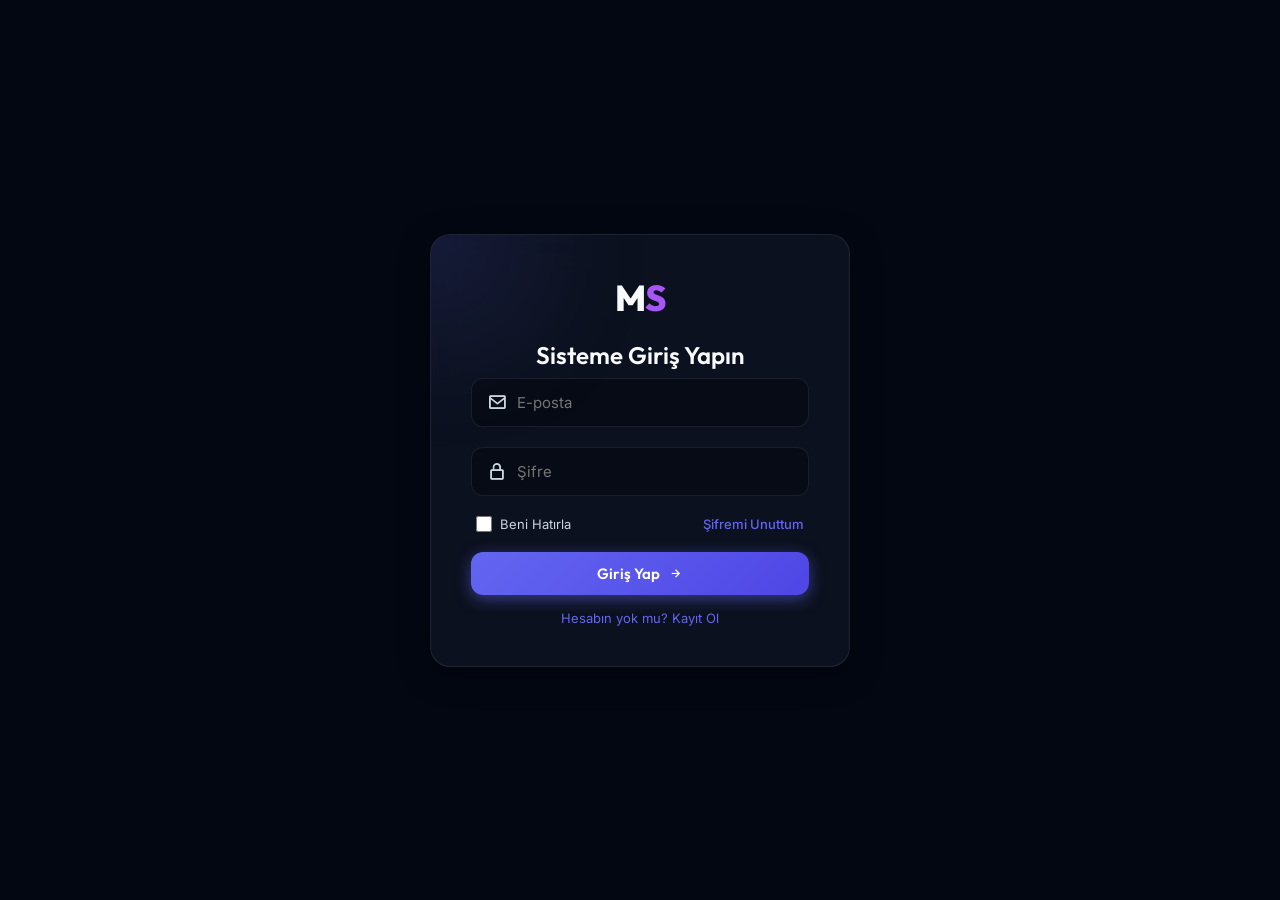
==== commit 26266497: "style: replace cube icon and MücahitSaaS text logo with clean purple and white/theme MS monogram log" ====
--- a/index.html
+++ b/index.html
@@ -7,7 +7,7 @@
     <meta name="theme-color" content="#6366f1">
     <link href="https://fonts.googleapis.com/css2?family=Inter:wght@300;400;500;600&family=Outfit:wght@400;500;600;700;800&display=swap" rel="stylesheet">
     <link href="https://unpkg.com/boxicons@2.1.4/css/boxicons.min.css" rel="stylesheet">
-    <link rel="stylesheet" href="assets/css/style.css?v=10">
+    <link rel="stylesheet" href="assets/css/style.css?v=11">
 </head>
 <body>
 
@@ -15,9 +15,8 @@
     <!-- AUTH SCREEN -->
     <div class="auth-screen" id="authScreen">
         <div class="auth-box glass-panel" id="loginBox">
-            <div class="logo-large">
-                <i class='bx bx-cube-alt'></i>
-                <span>Mücahit<span class="pro">SaaS</span></span>
+            <div class="logo-large" style="display: flex; align-items: center; justify-content: center; gap: 4px; margin-bottom: 20px;">
+                <span style="color: var(--text-primary); font-weight: 800; font-size: 36px; font-family: var(--font-heading);">M<span style="color: #a855f7;">S</span></span>
             </div>
             <h2>Sisteme Giriş Yapın</h2>
             <!-- LOGIN FORM -->
@@ -98,8 +97,8 @@
         <!-- Sidebar -->
         <aside class="sidebar glass-panel-dark" id="sidebarMenu">
             <div class="logo" id="sidebarLogo" style="display: flex; align-items: center; justify-content: space-between; width: 100%;">
-                <div style="display: flex; align-items: center; gap: 10px;">
-                    <i class='bx bx-cube-alt'></i><span>Mücahit<span class="pro">SaaS</span></span>
+                <div style="display: flex; align-items: center; gap: 4px;">
+                    <span style="color: var(--text-primary); font-weight: 800; font-size: 26px; font-family: var(--font-heading);">M<span style="color: #a855f7;">S</span></span>
                 </div>
                 <button class="mobile-close-btn" id="mobileCloseBtn" onclick="closeMobileMenu()" style="background: transparent; border: none; font-size: 24px; cursor: pointer; display: none; align-items: center; justify-content: center;">
                     <i class='bx bx-x' style="color: var(--text-primary);"></i>
@@ -417,6 +416,6 @@
     <!-- Scripts -->
     <script src="https://cdn.jsdelivr.net/npm/chart.js"></script>
     <script src="https://cdnjs.cloudflare.com/ajax/libs/vanilla-tilt/1.8.0/vanilla-tilt.min.js"></script>
-    <script src="assets/js/app.js?v=11"></script>
+    <script src="assets/js/app.js?v=12"></script>
 </body>
 </html>
